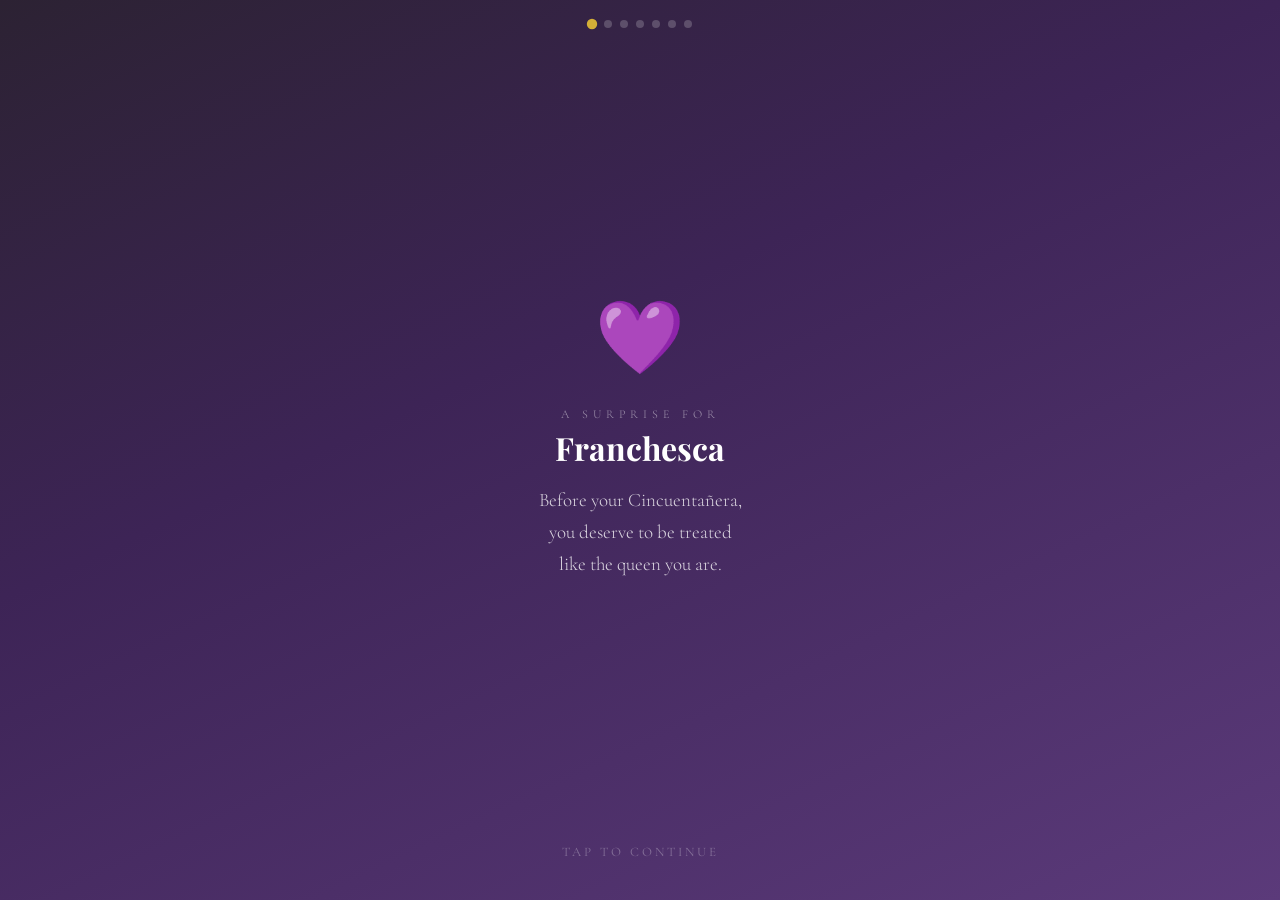
==== reveal/index.html @ 761240a5 "Add reveal" ====
<!DOCTYPE html>
<html lang="en">
<head>
<meta charset="UTF-8">
<meta name="viewport" content="width=device-width, initial-scale=1.0, user-scalable=no">
<title>A Surprise for Franchesca</title>
<link href="https://fonts.googleapis.com/css2?family=Playfair+Display:ital,wght@0,400;0,600;0,700;1,400&family=Cormorant+Garamond:ital,wght@0,300;0,400;0,500;0,600;1,300;1,400&display=swap" rel="stylesheet">
<style>
  * { margin: 0; padding: 0; box-sizing: border-box; }
  html, body { height: 100%; overflow: hidden; }
  body { font-family: 'Cormorant Garamond', Georgia, serif; background: #1a1520; color: white; touch-action: manipulation; -webkit-tap-highlight-color: transparent; user-select: none; }
  .slide { position: fixed; top: 0; left: 0; right: 0; bottom: 0; display: flex; flex-direction: column; justify-content: center; align-items: center; text-align: center; padding: 40px 30px; opacity: 0; transform: scale(0.95); transition: opacity 0.6s ease, transform 0.6s ease; pointer-events: none; z-index: 1; }
  .slide.active { opacity: 1; transform: scale(1); pointer-events: auto; z-index: 10; }
  .slide-0 { background: linear-gradient(155deg, #2C2233 0%, #3D2456 40%, #5B3A7A 100%); }
  .slide-1 { background: linear-gradient(155deg, #1a2a3a 0%, #2a3a4a 40%, #3a4a5a 100%); }
  .slide-2 { background: linear-gradient(155deg, #2C2233 0%, #5B3A7A 50%, #7B5A9A 100%); }
  .slide-3 { background: linear-gradient(155deg, #1a2820 0%, #2a4838 40%, #3a6850 100%); }
  .slide-4 { background: linear-gradient(155deg, #3a2210 0%, #5a3a20 40%, #7a5230 100%); }
  .slide-5 { background: linear-gradient(155deg, #1a1a30 0%, #2a2a50 40%, #3a3a70 100%); }
  .slide-6 { background: linear-gradient(155deg, #3D2456 0%, #5B3A7A 30%, #7B5A9A 60%, #9B7DB8 100%); }
  .slide-emoji { font-size: 72px; margin-bottom: 24px; display: block; }
  .slide.active .slide-emoji { animation: pop-in 0.5s ease 0.2s both; }
  @keyframes pop-in { 0% { transform: scale(0); opacity: 0; } 50% { transform: scale(1.2); } 100% { transform: scale(1); opacity: 1; } }
  .slide-pretitle { font-family: 'Cormorant Garamond', serif; color: rgba(255,255,255,0.5); font-size: 12px; letter-spacing: 5px; text-transform: uppercase; font-weight: 300; margin-bottom: 8px; }
  .slide.active .slide-pretitle { animation: fade-up 0.5s ease 0.3s both; }
  .slide-title { font-family: 'Playfair Display', serif; font-size: 32px; font-weight: 700; line-height: 1.2; margin-bottom: 16px; color: white; }
  .slide.active .slide-title { animation: fade-up 0.5s ease 0.4s both; }
  .slide-body { font-family: 'Cormorant Garamond', serif; font-size: 19px; font-weight: 300; line-height: 1.7; color: rgba(255,255,255,0.8); max-width: 320px; margin-bottom: 24px; }
  .slide.active .slide-body { animation: fade-up 0.5s ease 0.5s both; }
  @keyframes fade-up { 0% { transform: translateY(20px); opacity: 0; } 100% { transform: translateY(0); opacity: 1; } }
  .tap-hint { position: fixed; bottom: 40px; left: 50%; transform: translateX(-50%); font-family: 'Cormorant Garamond', serif; color: rgba(255,255,255,0.3); font-size: 13px; letter-spacing: 3px; text-transform: uppercase; z-index: 100; animation: pulse 2s ease-in-out infinite; }
  @keyframes pulse { 0%, 100% { opacity: 0.3; } 50% { opacity: 0.6; } }
  .progress { position: fixed; top: 20px; left: 50%; transform: translateX(-50%); display: flex; gap: 8px; z-index: 100; }
  .dot { width: 8px; height: 8px; border-radius: 50%; background: rgba(255,255,255,0.2); transition: background 0.3s, transform 0.3s; }
  .dot.active { background: #D4AF37; transform: scale(1.3); }
  .slide-final .slide-title { font-size: 36px; color: #D4AF37; }
  .hearts { position: absolute; top: 0; left: 0; right: 0; bottom: 0; pointer-events: none; overflow: hidden; }
  .heart { position: absolute; font-size: 24px; opacity: 0; animation: float-heart 4s ease-in-out infinite; }
  .heart:nth-child(1) { left: 10%; animation-delay: 0s; }
  .heart:nth-child(2) { left: 25%; animation-delay: 0.8s; }
  .heart:nth-child(3) { left: 45%; animation-delay: 1.6s; }
  .heart:nth-child(4) { left: 65%; animation-delay: 0.4s; }
  .heart:nth-child(5) { left: 80%; animation-delay: 1.2s; }
  .heart:nth-child(6) { left: 90%; animation-delay: 2s; }
  @keyframes float-heart { 0% { transform: translateY(100vh) rotate(0deg); opacity: 0; } 10% { opacity: 0.8; } 90% { opacity: 0.3; } 100% { transform: translateY(-10vh) rotate(45deg); opacity: 0; } }
</style>
</head>
<body>
<div class="progress" id="progress"></div>

<div class="slide slide-0 active" data-slide="0">
  <span class="slide-emoji">💜</span>
  <div class="slide-pretitle">A Surprise For</div>
  <div class="slide-title">Franchesca</div>
  <div class="slide-body">Before your Cincuentañera,<br>you deserve to be treated<br>like the queen you are.</div>
</div>

<div class="slide slide-1" data-slide="1">
  <span class="slide-emoji">🚗</span>
  <div class="slide-pretitle">Friday, April 24th</div>
  <div class="slide-title">Your Ride Awaits</div>
  <div class="slide-body">A private car will pick you up<br>and whisk you away downtown.<br>No driving. No stress.<br>Just sit back and enjoy.</div>
</div>

<div class="slide slide-2" data-slide="2">
  <span class="slide-emoji">🏨</span>
  <div class="slide-pretitle">Your Destination</div>
  <div class="slide-title">The Brown Palace<br>Hotel &amp; Spa</div>
  <div class="slide-body">Denver's most iconic hotel.<br>An overnight escape<br>just for you.<br>Pack a bag, mi reina.</div>
</div>

<div class="slide slide-3" data-slide="3">
  <span class="slide-emoji">💆‍♀️</span>
  <div class="slide-pretitle">Friday Evening</div>
  <div class="slide-title">Spa Time</div>
  <div class="slide-body">Your choice of treatments —<br>massage, facial, body wrap,<br>whatever your heart desires.<br>This is your time.</div>
</div>

<div class="slide slide-4" data-slide="4">
  <span class="slide-emoji">☀️</span>
  <div class="slide-pretitle">Saturday Morning</div>
  <div class="slide-title">Sleep In &amp; Brunch</div>
  <div class="slide-body">Wake up with no alarm.<br>No rush. No responsibilities.<br>Just a beautiful morning<br>before the big day.</div>
</div>

<div class="slide slide-5" data-slide="5">
  <span class="slide-emoji">💇‍♀️</span>
  <div class="slide-pretitle">Saturday Afternoon</div>
  <div class="slide-title">Hair &amp; Makeup</div>
  <div class="slide-body">A professional glam session<br>right at the hotel.<br>Then you slip into your dress...<br>and the car brings you home.</div>
</div>

<div class="slide slide-6 slide-final" data-slide="6">
  <div class="hearts">
    <span class="heart">💜</span><span class="heart">✨</span>
    <span class="heart">💜</span><span class="heart">✨</span>
    <span class="heart">💜</span><span class="heart">✨</span>
  </div>
  <span class="slide-emoji">👑</span>
  <div class="slide-pretitle">And Then</div>
  <div class="slide-title">Your Cincuentañera<br>Begins</div>
  <div class="slide-body">You walk through that door,<br>down those stairs,<br>and into the celebration<br>you deserve.</div>
  <div class="slide-body" style="color: #D4AF37; font-style: italic; font-size: 18px; margin-top: 8px;">Happy 50th, my love.<br>— Erik ❤️</div>
</div>

<div class="tap-hint" id="tap-hint">Tap to continue</div>

<script>
  const slides = document.querySelectorAll('.slide');
  const totalSlides = slides.length;
  let current = 0;
  const progress = document.getElementById('progress');
  for (let i = 0; i < totalSlides; i++) { const dot = document.createElement('div'); dot.className = 'dot' + (i === 0 ? ' active' : ''); progress.appendChild(dot); }
  const dots = document.querySelectorAll('.dot');
  function goTo(index) { if (index < 0 || index >= totalSlides) return; slides[current].classList.remove('active'); dots[current].classList.remove('active'); current = index; slides[current].classList.add('active'); dots[current].classList.add('active'); if (current === totalSlides - 1) document.getElementById('tap-hint').style.display = 'none'; }
  document.body.addEventListener('click', () => { if (current < totalSlides - 1) goTo(current + 1); });
  let touchStartY = 0, touchStartX = 0;
  document.body.addEventListener('touchstart', (e) => { touchStartY = e.touches[0].clientY; touchStartX = e.touches[0].clientX; });
  document.body.addEventListener('touchend', (e) => { const dY = touchStartY - e.changedTouches[0].clientY; const dX = touchStartX - e.changedTouches[0].clientX; if (Math.abs(dY) > 50 || Math.abs(dX) > 50) { if (dY > 50 || dX > 50) goTo(current + 1); else goTo(current - 1); } });
  document.addEventListener('keydown', (e) => { if (e.key === 'ArrowRight' || e.key === 'ArrowDown' || e.key === ' ') goTo(current + 1); if (e.key === 'ArrowLeft' || e.key === 'ArrowUp') goTo(current - 1); });
</script>
</body>
</html>
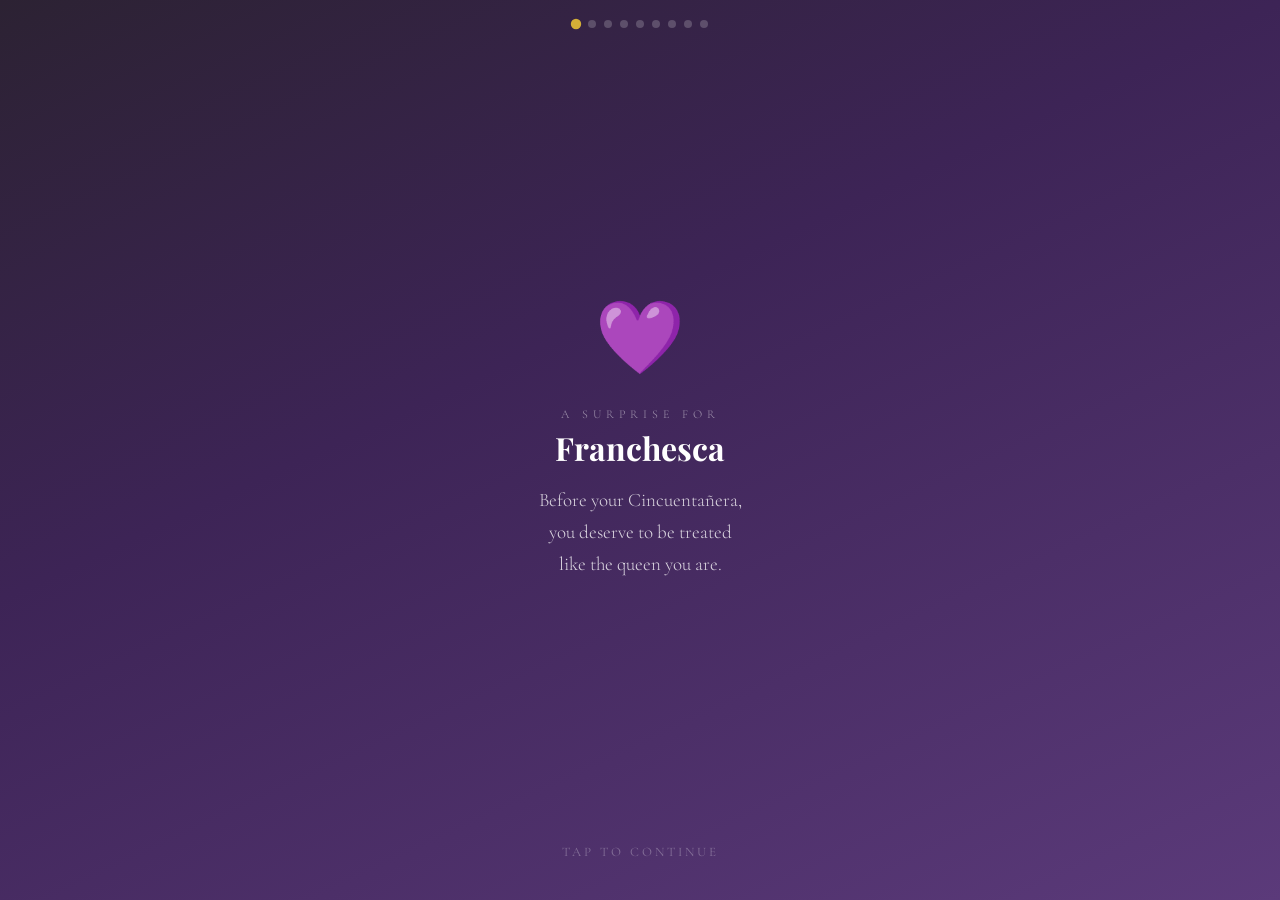
==== commit bf01f2a0: "Update reveal" ====
--- a/reveal/index.html
+++ b/reveal/index.html
@@ -11,13 +11,15 @@
   body { font-family: 'Cormorant Garamond', Georgia, serif; background: #1a1520; color: white; touch-action: manipulation; -webkit-tap-highlight-color: transparent; user-select: none; }
   .slide { position: fixed; top: 0; left: 0; right: 0; bottom: 0; display: flex; flex-direction: column; justify-content: center; align-items: center; text-align: center; padding: 40px 30px; opacity: 0; transform: scale(0.95); transition: opacity 0.6s ease, transform 0.6s ease; pointer-events: none; z-index: 1; }
   .slide.active { opacity: 1; transform: scale(1); pointer-events: auto; z-index: 10; }
-  .slide-0 { background: linear-gradient(155deg, #2C2233 0%, #3D2456 40%, #5B3A7A 100%); }
-  .slide-1 { background: linear-gradient(155deg, #1a2a3a 0%, #2a3a4a 40%, #3a4a5a 100%); }
-  .slide-2 { background: linear-gradient(155deg, #2C2233 0%, #5B3A7A 50%, #7B5A9A 100%); }
-  .slide-3 { background: linear-gradient(155deg, #1a2820 0%, #2a4838 40%, #3a6850 100%); }
-  .slide-4 { background: linear-gradient(155deg, #3a2210 0%, #5a3a20 40%, #7a5230 100%); }
-  .slide-5 { background: linear-gradient(155deg, #1a1a30 0%, #2a2a50 40%, #3a3a70 100%); }
-  .slide-6 { background: linear-gradient(155deg, #3D2456 0%, #5B3A7A 30%, #7B5A9A 60%, #9B7DB8 100%); }
+  .bg-0 { background: linear-gradient(155deg, #2C2233 0%, #3D2456 40%, #5B3A7A 100%); }
+  .bg-1 { background: linear-gradient(155deg, #1a2a3a 0%, #2a3a4a 40%, #3a4a5a 100%); }
+  .bg-2 { background: linear-gradient(155deg, #2C2233 0%, #5B3A7A 50%, #7B5A9A 100%); }
+  .bg-3 { background: linear-gradient(155deg, #3a1a2a 0%, #6a2a4a 40%, #8a3a5a 100%); }
+  .bg-4 { background: linear-gradient(155deg, #1a2820 0%, #2a4838 40%, #3a6850 100%); }
+  .bg-5 { background: linear-gradient(155deg, #3a2210 0%, #5a3a20 40%, #7a5230 100%); }
+  .bg-6 { background: linear-gradient(155deg, #2a1a2a 0%, #4a2a4a 40%, #6a3a6a 100%); }
+  .bg-7 { background: linear-gradient(155deg, #1a1a30 0%, #2a2a50 40%, #3a3a70 100%); }
+  .bg-8 { background: linear-gradient(155deg, #3D2456 0%, #5B3A7A 30%, #7B5A9A 60%, #9B7DB8 100%); }
   .slide-emoji { font-size: 72px; margin-bottom: 24px; display: block; }
   .slide.active .slide-emoji { animation: pop-in 0.5s ease 0.2s both; }
   @keyframes pop-in { 0% { transform: scale(0); opacity: 0; } 50% { transform: scale(1.2); } 100% { transform: scale(1); opacity: 1; } }
@@ -48,49 +50,63 @@
 <body>
 <div class="progress" id="progress"></div>
 
-<div class="slide slide-0 active" data-slide="0">
+<div class="slide bg-0 active" data-slide="0">
   <span class="slide-emoji">💜</span>
   <div class="slide-pretitle">A Surprise For</div>
   <div class="slide-title">Franchesca</div>
   <div class="slide-body">Before your Cincuentañera,<br>you deserve to be treated<br>like the queen you are.</div>
 </div>
 
-<div class="slide slide-1" data-slide="1">
+<div class="slide bg-1" data-slide="1">
   <span class="slide-emoji">🚗</span>
   <div class="slide-pretitle">Friday, April 24th</div>
   <div class="slide-title">Your Ride Awaits</div>
   <div class="slide-body">A private car will pick you up<br>and whisk you away downtown.<br>No driving. No stress.<br>Just sit back and enjoy.</div>
 </div>
 
-<div class="slide slide-2" data-slide="2">
+<div class="slide bg-2" data-slide="2">
   <span class="slide-emoji">🏨</span>
   <div class="slide-pretitle">Your Destination</div>
   <div class="slide-title">The Brown Palace<br>Hotel &amp; Spa</div>
   <div class="slide-body">Denver's most iconic hotel.<br>An overnight escape<br>just for you.<br>Pack a bag, mi reina.</div>
 </div>
 
-<div class="slide slide-3" data-slide="3">
+<div class="slide bg-3" data-slide="3">
+  <span class="slide-emoji">👯‍♀️</span>
+  <div class="slide-pretitle">Oh, and One More Thing</div>
+  <div class="slide-title">You Won't Be Alone</div>
+  <div class="slide-body">Caressa, Steph &amp; Eileen<br>are coming with you.<br>Drinks, laughs, and a night<br>with your favorite people.</div>
+</div>
+
+<div class="slide bg-4" data-slide="4">
   <span class="slide-emoji">💆‍♀️</span>
-  <div class="slide-pretitle">Friday Evening</div>
+  <div class="slide-pretitle">Friday Afternoon</div>
   <div class="slide-title">Spa Time</div>
   <div class="slide-body">Your choice of treatments —<br>massage, facial, body wrap,<br>whatever your heart desires.<br>This is your time.</div>
 </div>
 
-<div class="slide slide-4" data-slide="4">
+<div class="slide bg-5" data-slide="5">
+  <span class="slide-emoji">🍽️</span>
+  <div class="slide-pretitle">Friday Evening</div>
+  <div class="slide-title">Dinner at<br>Palace Arms</div>
+  <div class="slide-body">The Brown Palace's finest.<br>An incredible dinner with<br>your girls to kick off<br>your birthday weekend.</div>
+</div>
+
+<div class="slide bg-6" data-slide="6">
   <span class="slide-emoji">☀️</span>
   <div class="slide-pretitle">Saturday Morning</div>
   <div class="slide-title">Sleep In &amp; Brunch</div>
   <div class="slide-body">Wake up with no alarm.<br>No rush. No responsibilities.<br>Just a beautiful morning<br>before the big day.</div>
 </div>
 
-<div class="slide slide-5" data-slide="5">
+<div class="slide bg-7" data-slide="7">
   <span class="slide-emoji">💇‍♀️</span>
   <div class="slide-pretitle">Saturday Afternoon</div>
   <div class="slide-title">Hair &amp; Makeup</div>
   <div class="slide-body">A professional glam session<br>right at the hotel.<br>Then you slip into your dress...<br>and the car brings you home.</div>
 </div>
 
-<div class="slide slide-6 slide-final" data-slide="6">
+<div class="slide bg-8 slide-final" data-slide="8">
   <div class="hearts">
     <span class="heart">💜</span><span class="heart">✨</span>
     <span class="heart">💜</span><span class="heart">✨</span>
